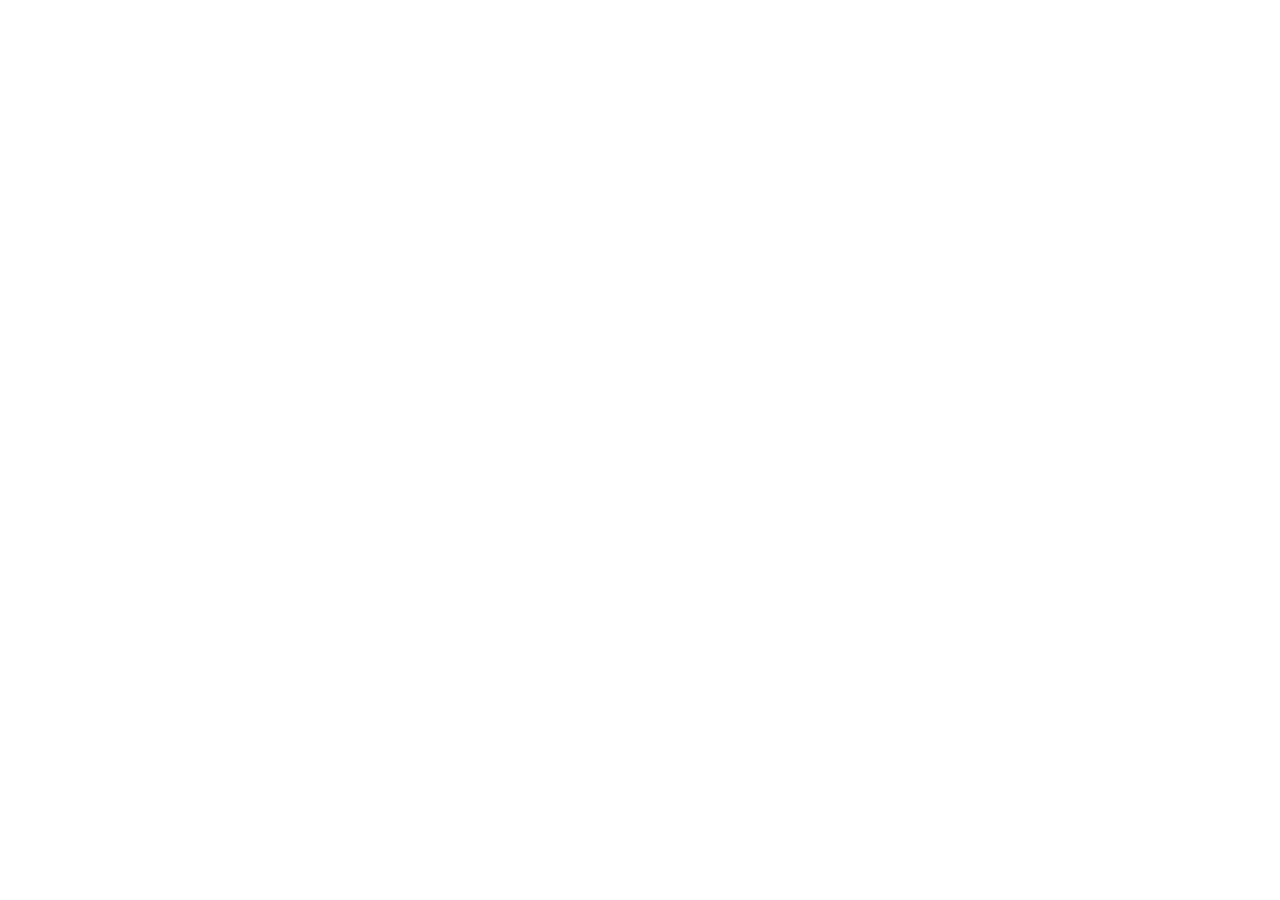
==== html/index.html @ fdec43c4 "첫번째 커밋" ====
<!DOCTYPE html>
<html lang="ko">
    <head>
        <meta charset="UTF-8">
        <meta name="viewport" content="width=device-width, initial-scale=1.0">
        <title>예복닷컴 메인</title>
        <link rel="stylesheet" href="../css/index.css">
        <script src="../js/index.js">
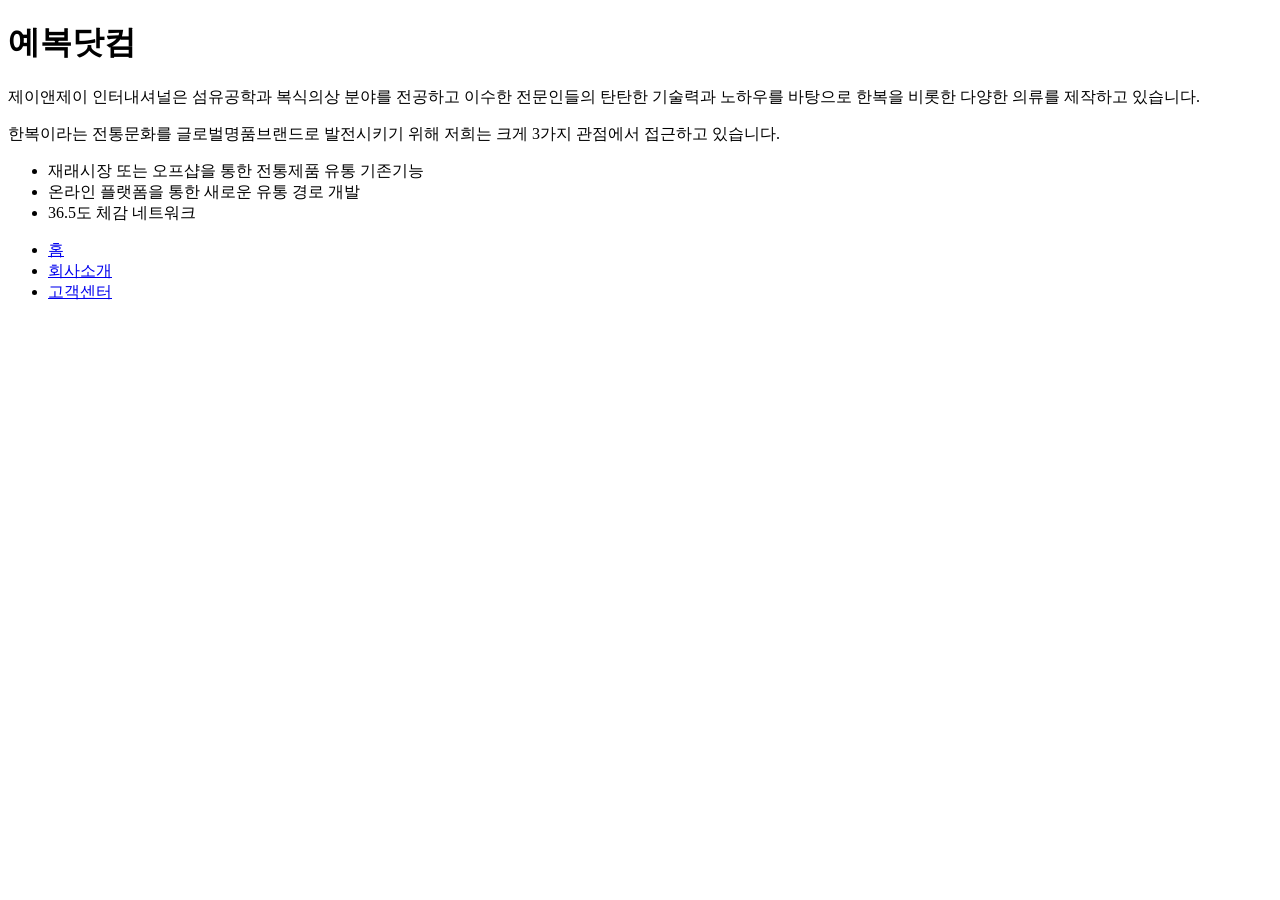
==== commit df70b46b: "첫번째 인덱스 커밋" ====
--- a/html/index.html
+++ b/html/index.html
@@ -3,6 +3,36 @@
     <head>
         <meta charset="UTF-8">
         <meta name="viewport" content="width=device-width, initial-scale=1.0">
-        <title>예복닷컴 메인</title>
+        <title>한복쇼핑몰 메인 - 예복닷컴</title>
         <link rel="stylesheet" href="../css/index.css">
-        <script src="../js/index.js">
+        <script src="../js/index.js" defer></script>
+    </head>
+    <body>
+        <header>
+            <div class="example-title">
+                <h1>예복닷컴</h1>
+                <p>
+                    제이앤제이 인터내셔널은 섬유공학과 복식의상 분야를 전공하고 이수한 전문인들의
+                    탄탄한 기술력과 노하우를 바탕으로 한복을 비롯한 다양한 의류를 제작하고 있습니다.
+                </p>
+                <p>
+                    한복이라는 전통문화를 글로벌명품브랜드로 발전시키기 위해 
+                    저희는 크게 3가지 관점에서 접근하고 있습니다.
+                </p>
+                <ul>
+                    <li>재래시장 또는 오프샵을 통한 전통제품 유통 기존기능</li>
+                    <li>온라인 플랫폼을 통한 새로운 유통 경로 개발</li>
+                    <li>36.5도 체감 네트워크</li>
+                </ul>
+            </div>
+            <nav>
+                <ul>
+                    <li><a href="https://yebok.com/">홈</a></li>
+                    <li><a href="https://yebok.com/shopinfo/company.html">회사소개</a></li>
+                    <li><a href="https://yebok.com/board/index.html">고객센터</a></li>
+                </ul>
+            </nav>
+        </header>
+
+    </body>
+</html>
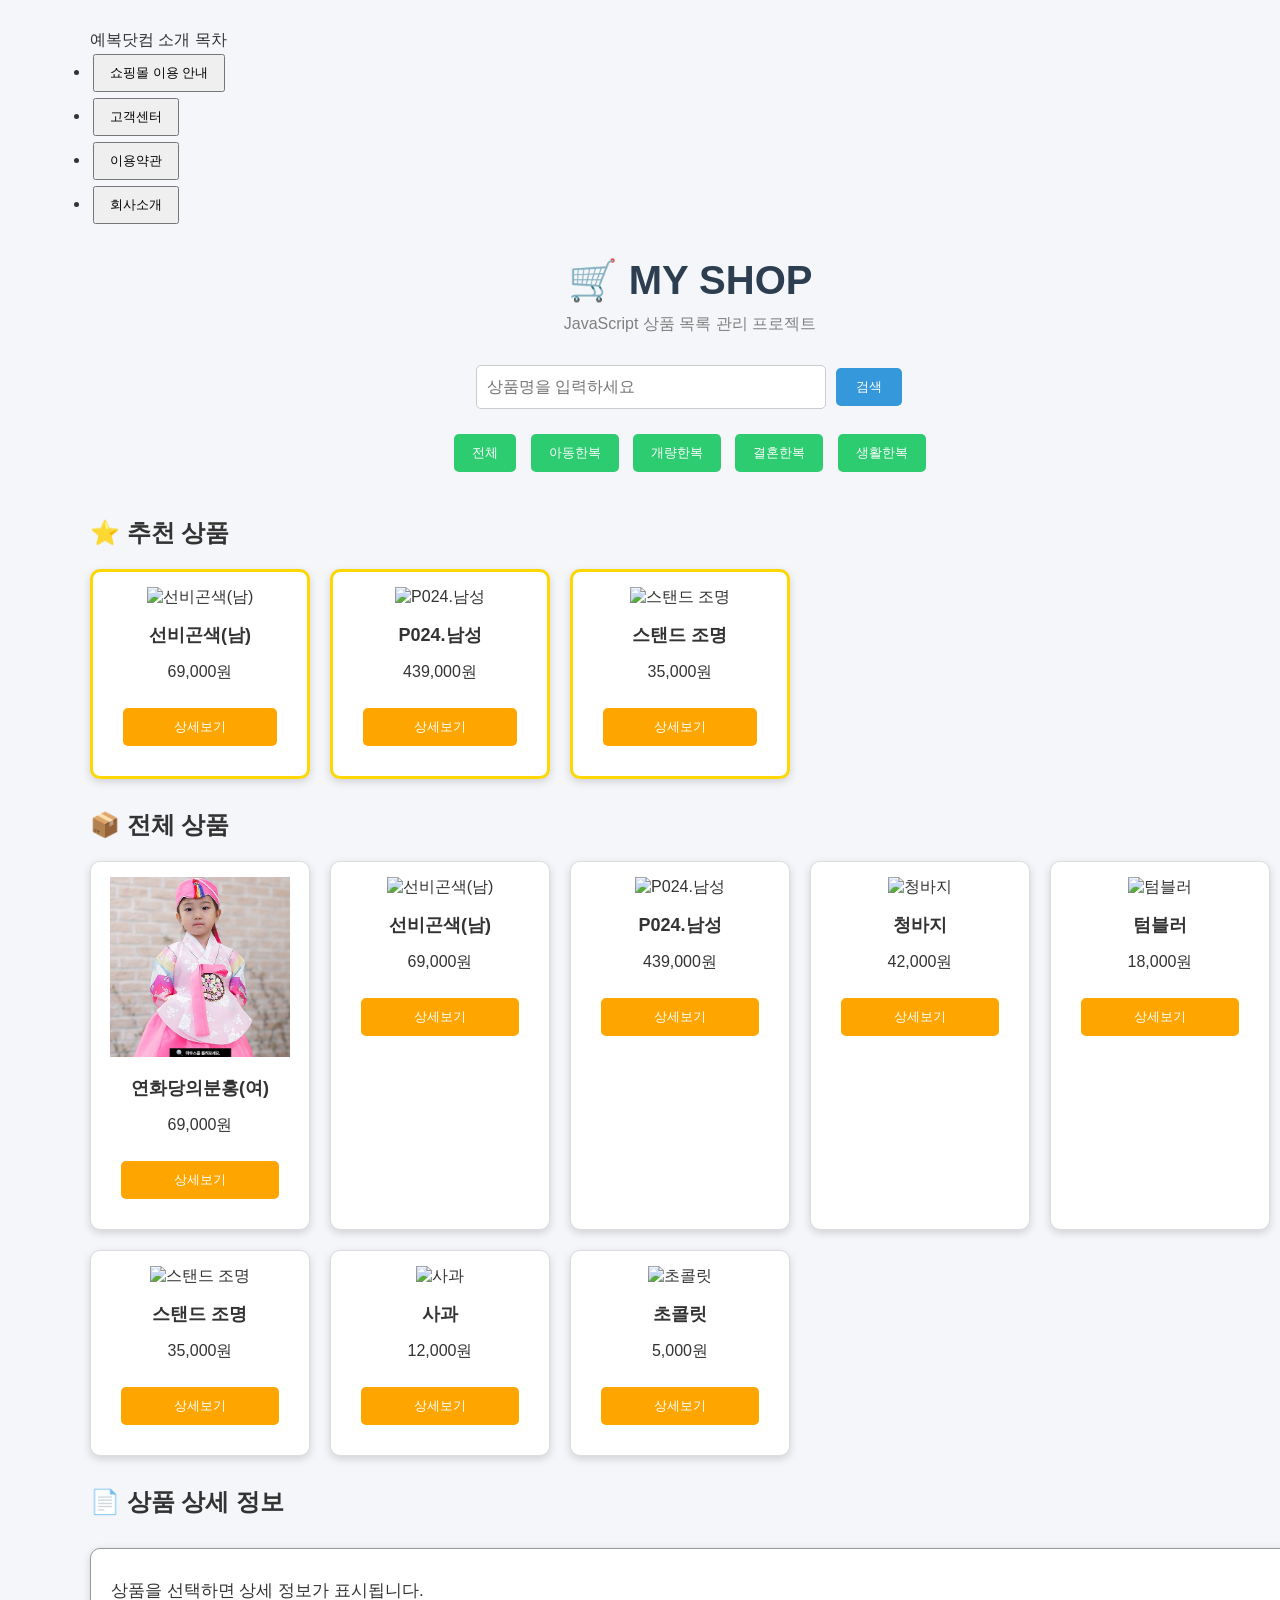
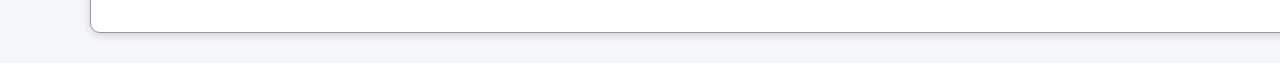
==== commit 538b4d94: "최초 변경 사항 커밋" ====
--- a/html/index.html
+++ b/html/index.html
@@ -3,36 +3,170 @@
     <head>
         <meta charset="UTF-8">
         <meta name="viewport" content="width=device-width, initial-scale=1.0">
-        <title>한복쇼핑몰 메인 - 예복닷컴</title>
+        <title>한복 쇼핑몰 추천</title>
         <link rel="stylesheet" href="../css/index.css">
         <script src="../js/index.js" defer></script>
     </head>
     <body>
-        <header>
-            <div class="example-title">
-                <h1>예복닷컴</h1>
-                <p>
-                    제이앤제이 인터내셔널은 섬유공학과 복식의상 분야를 전공하고 이수한 전문인들의
-                    탄탄한 기술력과 노하우를 바탕으로 한복을 비롯한 다양한 의류를 제작하고 있습니다.
-                </p>
-                <p>
-                    한복이라는 전통문화를 글로벌명품브랜드로 발전시키기 위해 
-                    저희는 크게 3가지 관점에서 접근하고 있습니다.
-                </p>
-                <ul>
-                    <li>재래시장 또는 오프샵을 통한 전통제품 유통 기존기능</li>
-                    <li>온라인 플랫폼을 통한 새로운 유통 경로 개발</li>
-                    <li>36.5도 체감 네트워크</li>
-                </ul>
+            <div class="example-box">
+                <section class="lesson-section">예복닷컴 소개 목차</section>
+                    <ul class="number-list">
+                        <li><button type="button" onclick="location.href='https://yebok.com/shopinfo/guide.html'">쇼핑몰 이용 안내</button></li>
+                        <li><button type="button" onclick="location.href='https://yebok.com/board/index.html'">고객센터</button></li>
+                        <li><button type="button" onclick="location.href='https://yebok.com/member/agreement.html'">이용약관</button></li>
+                        <li><button type="button" onclick="location.href='https://yebok.com/shopinfo/company.html'">회사소개</button></li>
+                    </ul>
             </div>
-            <nav>
-                <ul>
-                    <li><a href="https://yebok.com/">홈</a></li>
-                    <li><a href="https://yebok.com/shopinfo/company.html">회사소개</a></li>
-                    <li><a href="https://yebok.com/board/index.html">고객센터</a></li>
-                </ul>
-            </nav>
-        </header>
+                </section>
+        
+
+                    <style>
+body{
+    font-family: Arial;
+    width:1100px;
+    margin:30px auto;
+}
+
+header{
+    text-align:center;
+    margin-bottom:30px;
+}
+
+.search-box{
+    margin:20px 0;
+}
+
+button{
+    cursor:pointer;
+    padding:8px 15px;
+    margin:3px;
+}
+
+.card-wrap{
+    display:flex;
+    flex-wrap:wrap;
+    gap:20px;
+}
+
+.card{
+    width:220px;
+    border:1px solid #ddd;
+    padding:15px;
+    border-radius:10px;
+    text-align:center;
+}
+
+.card img{
+    width:180px;
+    height:180px;
+    object-fit:cover;
+}
+
+#detail{
+    margin-top:30px;
+    border:1px solid #999;
+    padding:20px;
+}
+</style>
+
+<div class="container">
+
+    <!-- 헤더 -->
+    <header>
+
+        <h1>🛒 MY SHOP</h1>
+
+        <p>JavaScript 상품 목록 관리 프로젝트</p>
+
+    </header>
+
+    <!-- 검색 영역 -->
+    <section class="search-box">
+
+        <input
+            type="text"
+            id="searchInput"
+            placeholder="상품명을 입력하세요">
+
+        <button id="searchBtn">
+            검색
+        </button>
+
+    </section>
+
+    <!-- 카테고리 -->
+    <section class="category">
+
+        <button class="categoryBtn" data-category="전체">
+            전체
+        </button>
+
+        <button class="categoryBtn" data-category="전자제품">
+            아동한복
+        </button>
+
+        <button class="categoryBtn" data-category="의류">
+            개량한복
+        </button>
+
+        <button class="categoryBtn" data-category="생활용품">
+            결혼한복
+        </button>
+
+        <button class="categoryBtn" data-category="식품">
+            생활한복
+        </button>
+
+    </section>
+
+    <!-- 추천상품 -->
+
+    <section>
+
+        <h2>⭐ 추천 상품</h2>
+
+        <div
+            id="recommendList"
+            class="card-wrap">
+
+        </div>
+
+    </section>
+
+    <!-- 상품목록 -->
+
+    <section>
+
+        <h2>📦 전체 상품</h2>
+
+        <div
+            id="productList"
+            class="card-wrap">
+
+        </div>
+
+    </section>
+
+    <!-- 상세보기 -->
+
+    <section>
+
+        <h2>📄 상품 상세 정보</h2>
+
+        <div id="detail">
+
+            <p>상품을 선택하면 상세 정보가 표시됩니다.</p>
+
+        </div>
+
+    </section>
+
+</div>
+
+<script src="script.js"></script>
+
+
+   
 
     </body>
 </html>
--- a/css/index.css
+++ b/css/index.css
@@ -0,0 +1,288 @@
+/* ===========================
+   기본 설정
+=========================== */
+
+* {
+    margin: 0;
+    padding: 0;
+    box-sizing: border-box;
+}
+
+body {
+    font-family: "맑은 고딕", sans-serif;
+    background: #f4f6f9;
+    color: #333;
+}
+
+.container {
+    width: 1200px;
+    margin: 30px auto;
+}
+
+/* ===========================
+   Header
+=========================== */
+
+header {
+    text-align: center;
+    margin-bottom: 40px;
+}
+
+header h1 {
+    font-size: 40px;
+    color: #2c3e50;
+    margin-bottom: 10px;
+}
+
+header p {
+    color: gray;
+}
+
+/* ===========================
+   검색 영역
+=========================== */
+
+.search-box {
+    display: flex;
+    justify-content: center;
+    margin-bottom: 25px;
+}
+
+.search-box input {
+    width: 350px;
+    padding: 10px;
+    font-size: 16px;
+
+    border: 1px solid #ccc;
+    border-radius: 5px;
+}
+
+.search-box button {
+
+    margin-left: 10px;
+    padding: 10px 20px;
+
+    border: none;
+    border-radius: 5px;
+
+    background: #3498db;
+    color: white;
+
+    cursor: pointer;
+}
+
+.search-box button:hover {
+
+    background: #2980b9;
+
+}
+
+/* ===========================
+   카테고리
+=========================== */
+
+.category {
+
+    text-align: center;
+    margin-bottom: 40px;
+
+}
+
+.category button {
+
+    padding: 10px 18px;
+    margin: 5px;
+
+    border: none;
+    border-radius: 5px;
+
+    background: #2ecc71;
+    color: white;
+
+    cursor: pointer;
+
+}
+
+.category button:hover {
+
+    background: #27ae60;
+
+}
+
+/* ===========================
+   제목
+=========================== */
+
+section h2 {
+
+    margin: 30px 0 20px;
+
+}
+
+/* ===========================
+   카드 영역
+=========================== */
+
+.card-wrap {
+
+    display: flex;
+    flex-wrap: wrap;
+    gap: 20px;
+
+}
+
+/* ===========================
+   카드
+=========================== */
+
+.card {
+
+    width: 220px;
+    background: white;
+
+    border-radius: 10px;
+
+    overflow: hidden;
+
+    box-shadow: 0 3px 8px rgba(0,0,0,.15);
+
+    transition: .3s;
+
+}
+
+.card:hover {
+
+    transform: translateY(-5px);
+
+}
+
+/* ===========================
+   이미지
+=========================== */
+
+.card img {
+
+    width: 100%;
+    height: 180px;
+
+    object-fit: cover;
+
+}
+
+/* ===========================
+   카드 내용
+=========================== */
+
+.card h3 {
+
+    margin: 15px;
+
+    font-size: 18px;
+
+}
+
+.card p {
+
+    margin: 10px 15px;
+
+}
+
+.card button {
+
+    width: calc(100% - 30px);
+
+    margin: 15px;
+
+    padding: 10px;
+
+    border: none;
+
+    border-radius: 5px;
+
+    background: orange;
+
+    color: white;
+
+    cursor: pointer;
+
+}
+
+.card button:hover {
+
+    background: darkorange;
+
+}
+
+/* ===========================
+   추천상품
+=========================== */
+
+#recommendList .card {
+
+    border: 3px solid gold;
+
+}
+
+/* ===========================
+   상세보기
+=========================== */
+
+#detail {
+
+    margin-top: 20px;
+
+    padding: 20px;
+
+    background: white;
+
+    border-radius: 10px;
+
+    box-shadow: 0 2px 8px rgba(0,0,0,.15);
+
+}
+
+#detail img {
+
+    display: block;
+
+    width: 250px;
+
+    margin: 20px auto;
+
+}
+
+#detail h3 {
+
+    text-align: center;
+
+    margin-bottom: 15px;
+
+}
+
+#detail p {
+
+    margin: 10px 0;
+
+    font-size: 17px;
+
+}
+
+/* ===========================
+   반응형
+=========================== */
+
+@media(max-width:1200px){
+
+.container{
+
+    width:95%;
+
+}
+
+.card-wrap{
+
+    justify-content:center;
+
+}
+
+}
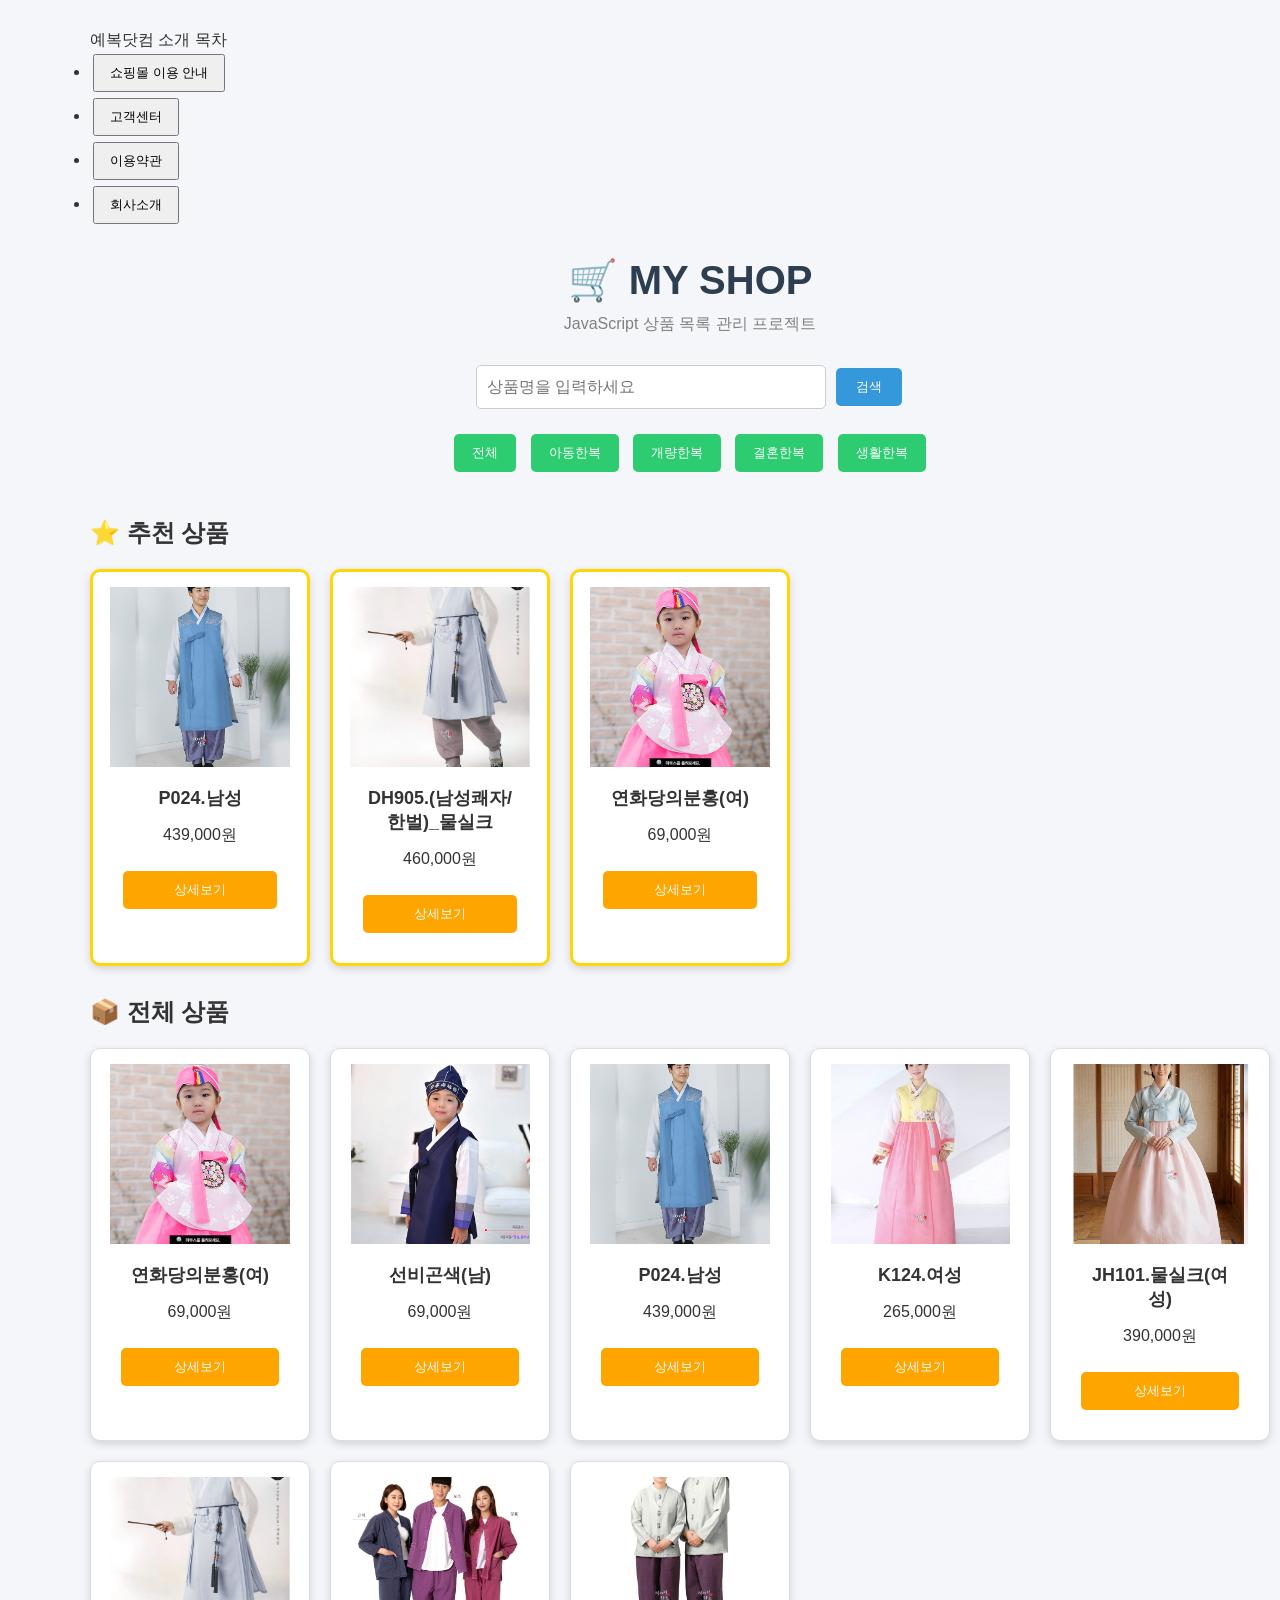
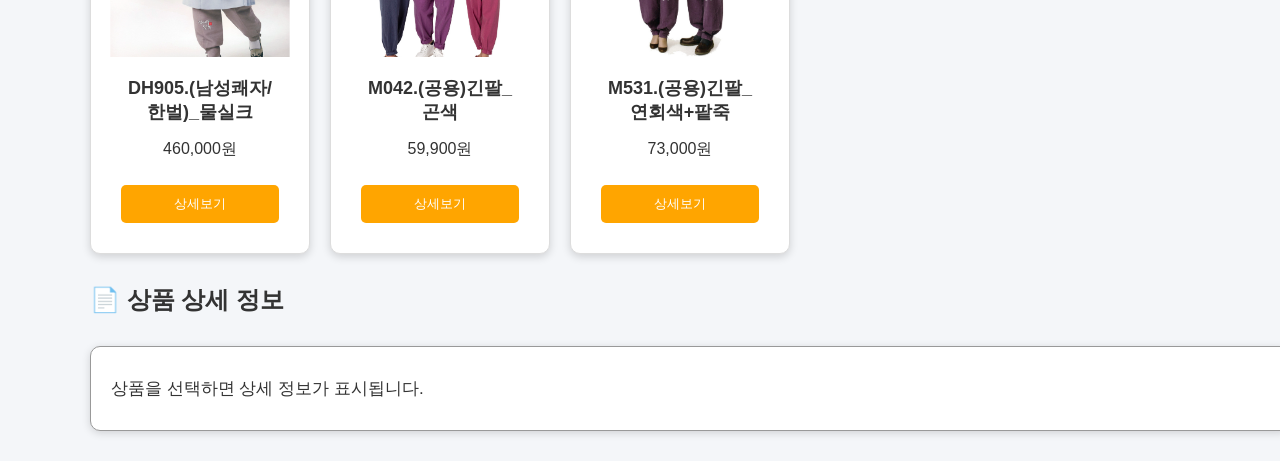
==== commit 47c157c5: "인덱스 하나 완성" ====
--- a/html/index.html
+++ b/html/index.html
@@ -83,10 +83,7 @@
     <!-- 검색 영역 -->
     <section class="search-box">
 
-        <input
-            type="text"
-            id="searchInput"
-            placeholder="상품명을 입력하세요">
+        <input type="text" id="searchInput" placeholder="상품명을 입력하세요">
 
         <button id="searchBtn">
             검색
@@ -101,19 +98,19 @@
             전체
         </button>
 
-        <button class="categoryBtn" data-category="전자제품">
+        <button class="categoryBtn" data-category="아동한복">
             아동한복
         </button>
 
-        <button class="categoryBtn" data-category="의류">
+        <button class="categoryBtn" data-category="개량한복">
             개량한복
         </button>
 
-        <button class="categoryBtn" data-category="생활용품">
+        <button class="categoryBtn" data-category="결혼한복">
             결혼한복
         </button>
 
-        <button class="categoryBtn" data-category="식품">
+        <button class="categoryBtn" data-category="생활한복">
             생활한복
         </button>
 
@@ -125,9 +122,7 @@
 
         <h2>⭐ 추천 상품</h2>
 
-        <div
-            id="recommendList"
-            class="card-wrap">
+        <div id="recommendList" class="card-wrap">
 
         </div>
 
@@ -139,9 +134,7 @@
 
         <h2>📦 전체 상품</h2>
 
-        <div
-            id="productList"
-            class="card-wrap">
+        <div id="productList" class="card-wrap">
 
         </div>
 
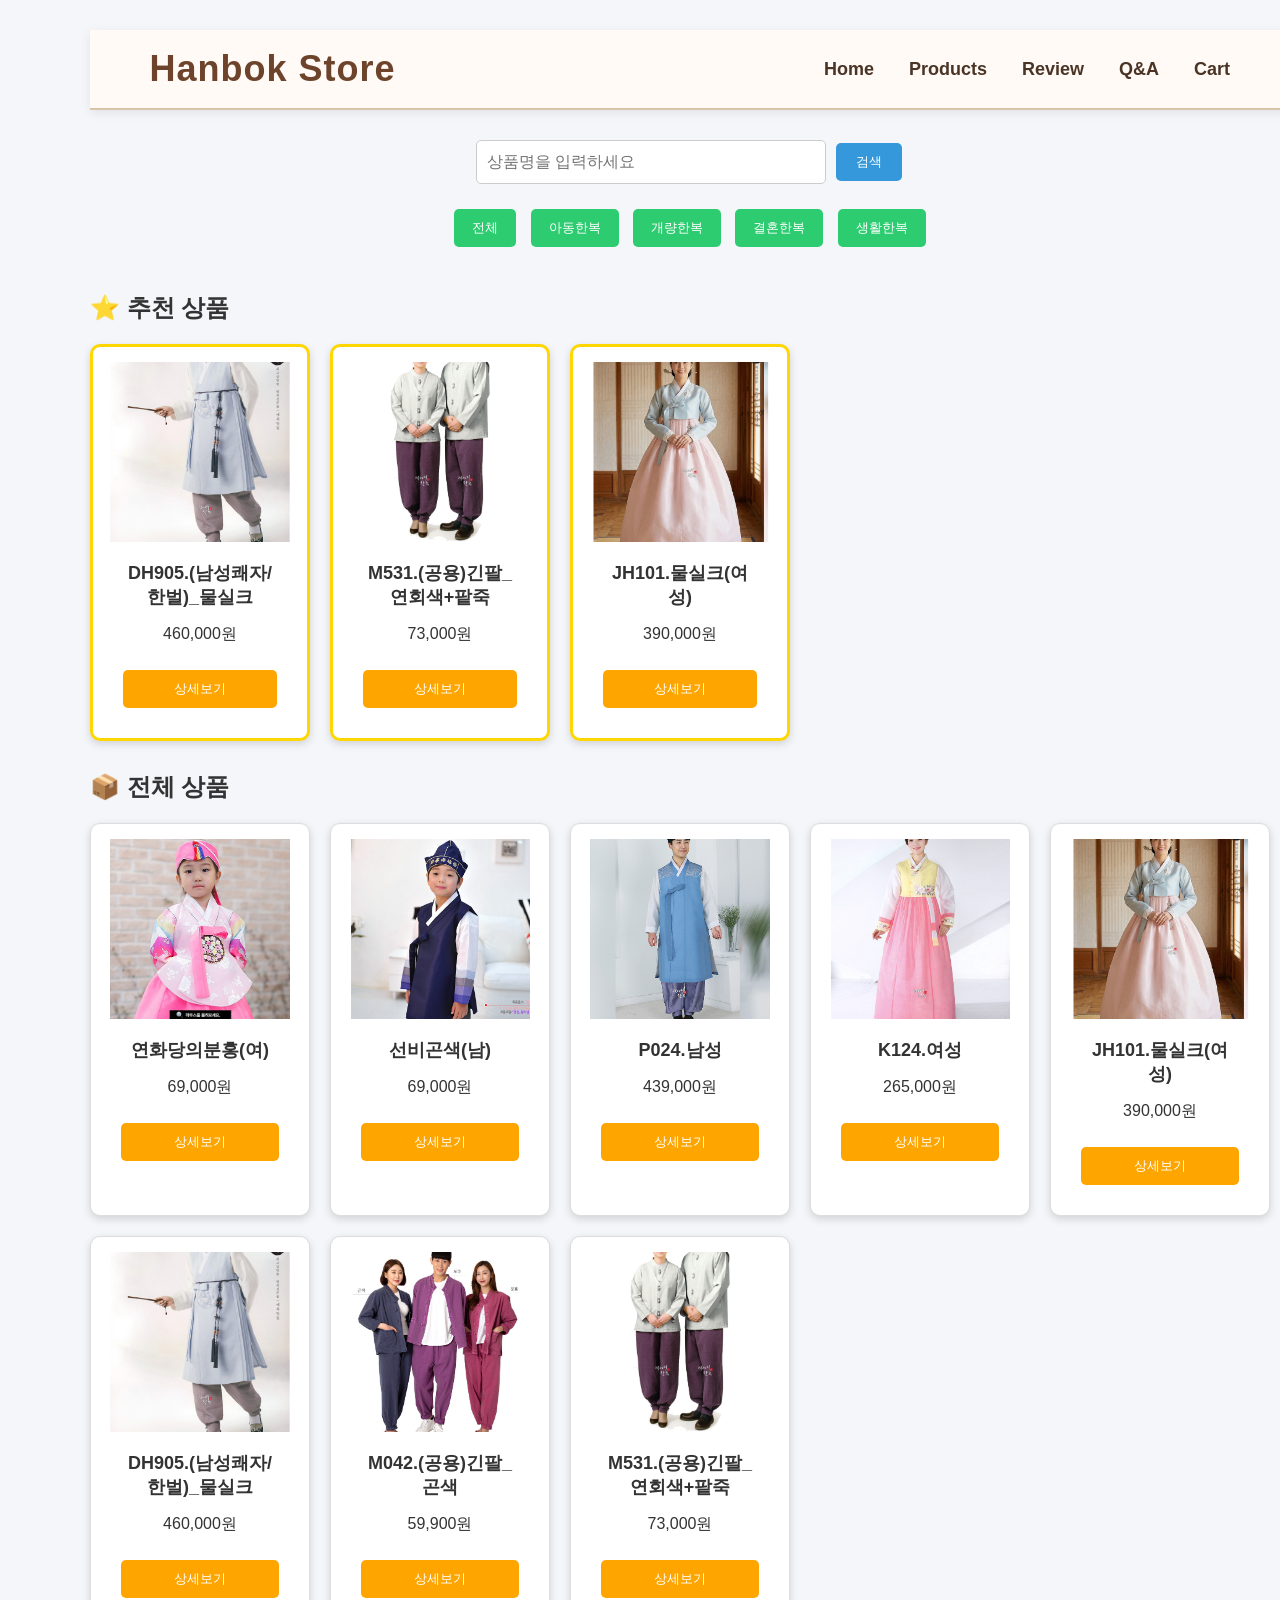
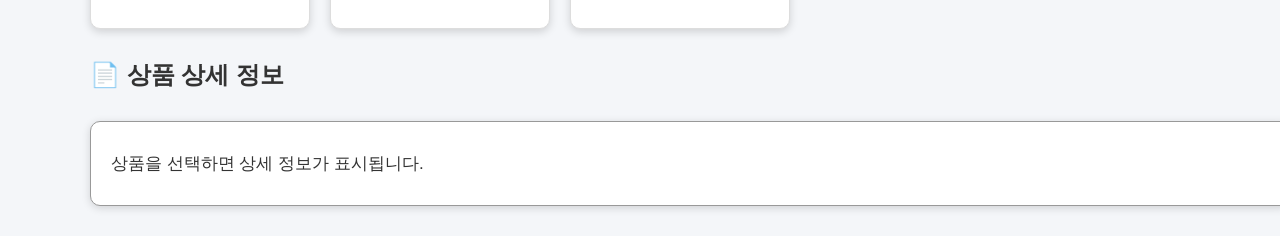
==== commit a7a63c24: "index 수정" ====
--- a/html/index.html
+++ b/html/index.html
@@ -8,19 +8,8 @@
         <script src="../js/index.js" defer></script>
     </head>
     <body>
-            <div class="example-box">
-                <section class="lesson-section">예복닷컴 소개 목차</section>
-                    <ul class="number-list">
-                        <li><button type="button" onclick="location.href='https://yebok.com/shopinfo/guide.html'">쇼핑몰 이용 안내</button></li>
-                        <li><button type="button" onclick="location.href='https://yebok.com/board/index.html'">고객센터</button></li>
-                        <li><button type="button" onclick="location.href='https://yebok.com/member/agreement.html'">이용약관</button></li>
-                        <li><button type="button" onclick="location.href='https://yebok.com/shopinfo/company.html'">회사소개</button></li>
-                    </ul>
-            </div>
-                </section>
-        
-
-                    <style>
+           
+<style>
 body{
     font-family: Arial;
     width:1100px;
@@ -72,13 +61,21 @@
 <div class="container">
 
     <!-- 헤더 -->
-    <header>
+<header class="main-header">
 
-        <h1>🛒 MY SHOP</h1>
+    <div class="logo">
+        <h1>Hanbok Store</h1>
+    </div>
 
-        <p>JavaScript 상품 목록 관리 프로젝트</p>
+    <nav class="main-nav">
+        <a href="index.html">Home</a>
+        <a href="products.html">Products</a>
+        <a href="review.html">Review</a>
+        <a href="qna.html">Q&A</a>
+        <a href="cart.html">Cart</a>
+    </nav>
 
-    </header>
+</header>
 
     <!-- 검색 영역 -->
     <section class="search-box">
--- a/css/index.css
+++ b/css/index.css
@@ -22,20 +22,108 @@
 /* ===========================
    Header
 =========================== */
-
-header {
-    text-align: center;
-    margin-bottom: 40px;
-}
-
-header h1 {
-    font-size: 40px;
-    color: #2c3e50;
-    margin-bottom: 10px;
-}
-
-header p {
-    color: gray;
+/* ===========================
+   Header
+=========================== */
+/* Header */
+
+.main-header {
+    display: flex;
+    justify-content: space-between;
+    align-items: center;
+
+    padding: 18px 60px;
+    background-color: #fffaf5;
+    border-bottom: 2px solid #d9c3aa;
+    box-shadow: 0 3px 10px rgba(0, 0, 0, 0.08);
+
+    position: sticky;
+    top: 0;
+    z-index: 1000;
+}
+
+.logo h1 {
+    margin: 0;
+    font-size: 36px;
+    color: #6d442b;
+    font-weight: bold;
+    letter-spacing: 1px;
+    cursor: pointer;
+}
+
+.main-nav {
+    display: flex;
+    align-items: center;
+    gap: 35px;
+}
+
+.main-nav a {
+    text-decoration: none;
+    color: #5a3a24;
+    font-size: 18px;
+    font-weight: 600;
+
+    position: relative;
+    transition: 0.3s;
+}
+
+.main-nav a:hover {
+    color: #9b6b43;
+}
+
+.main-nav a::after {
+    content: "";
+    position: absolute;
+    left: 0;
+    bottom: -6px;
+
+    width: 0;
+    height: 2px;
+
+    background-color: #9b6b43;
+    transition: 0.3s;
+}
+
+.main-nav a:hover::after {
+    width: 100%;
+}
+/* ===========================
+   Navigation
+=========================== */
+
+.main-nav {
+    display: flex;
+    gap: 35px;
+}
+
+.main-nav a {
+    text-decoration: none;
+    color: #4a3426;
+
+    font-size: 18px;
+    font-weight: bold;
+
+    transition: 0.3s;
+}
+
+.main-nav a:hover {
+    color: #8b5e3c;
+}
+
+.main-nav a::after {
+    content: "";
+
+    display: block;
+    width: 0;
+    height: 2px;
+
+    background-color: #8b5e3c;
+
+    transition: 0.3s;
+}
+
+.main-nav a:hover::after {
+    width: 100%;
 }
 
 /* ===========================
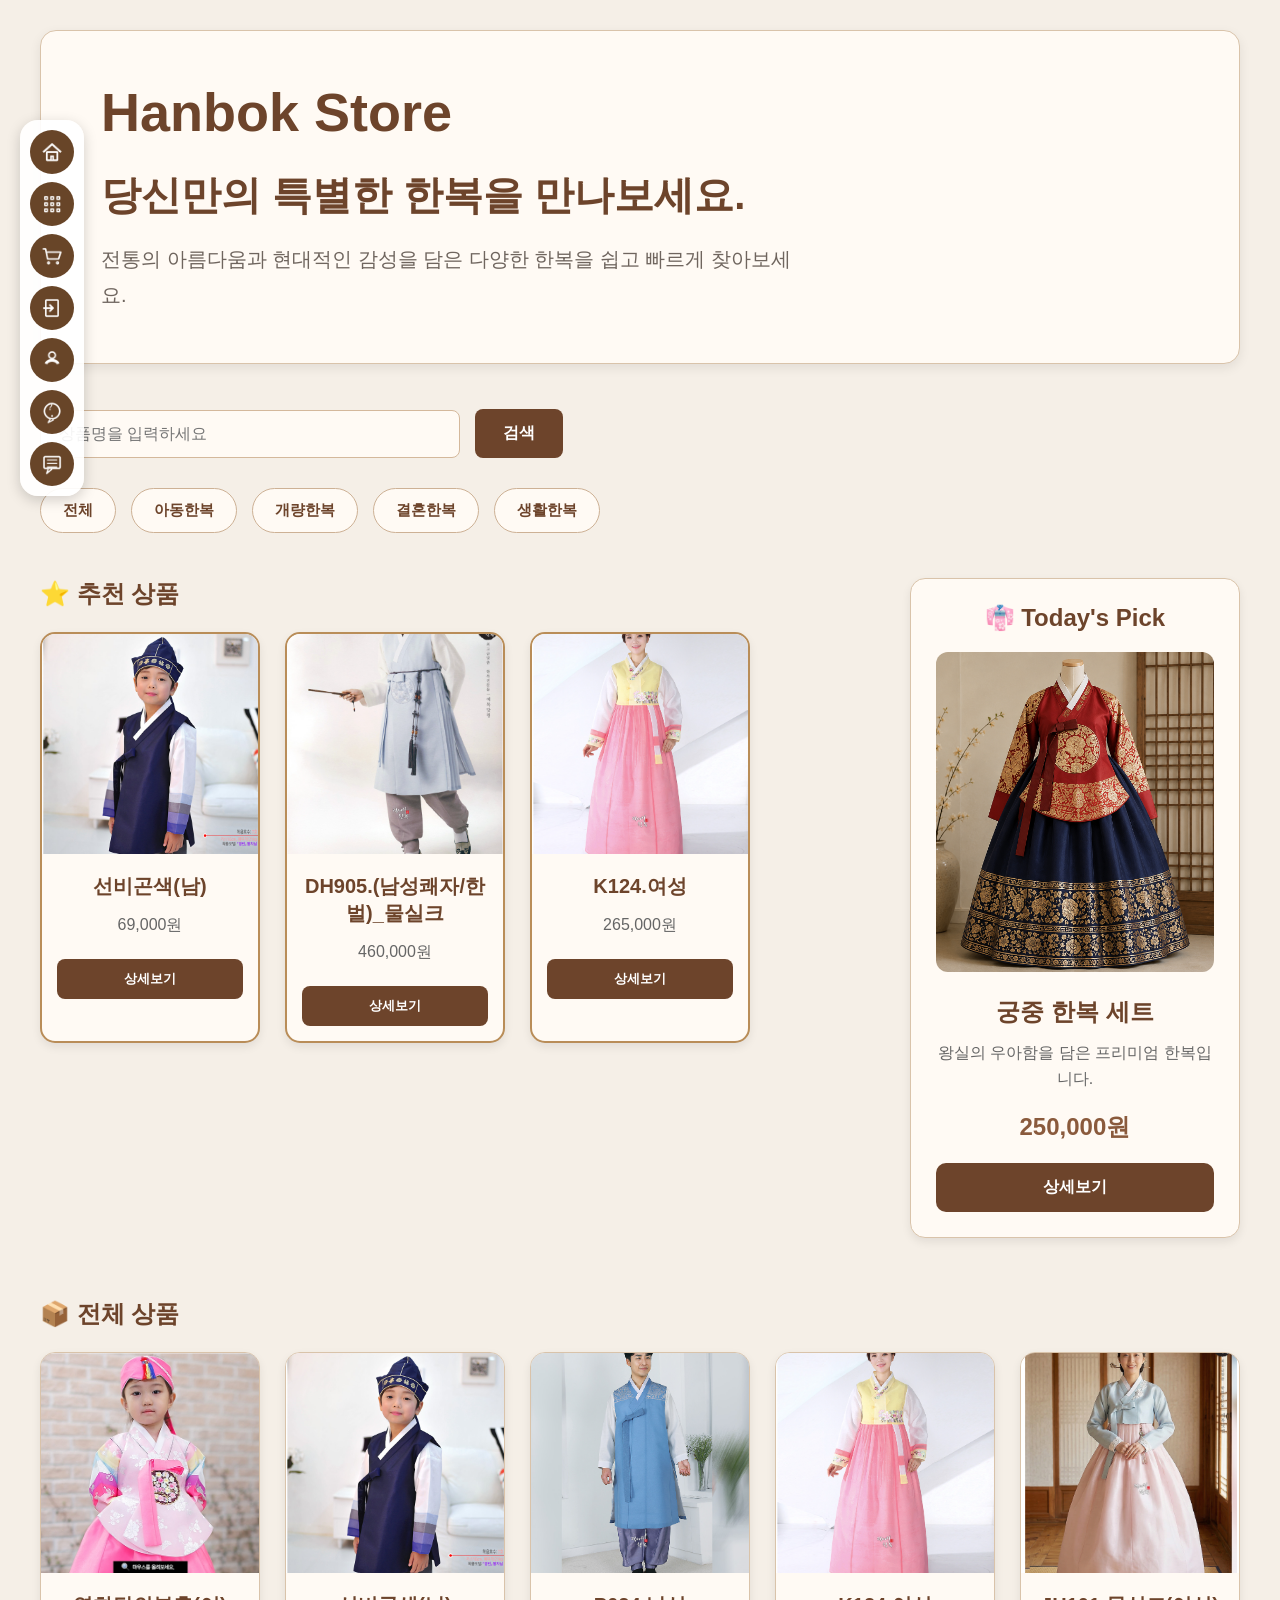
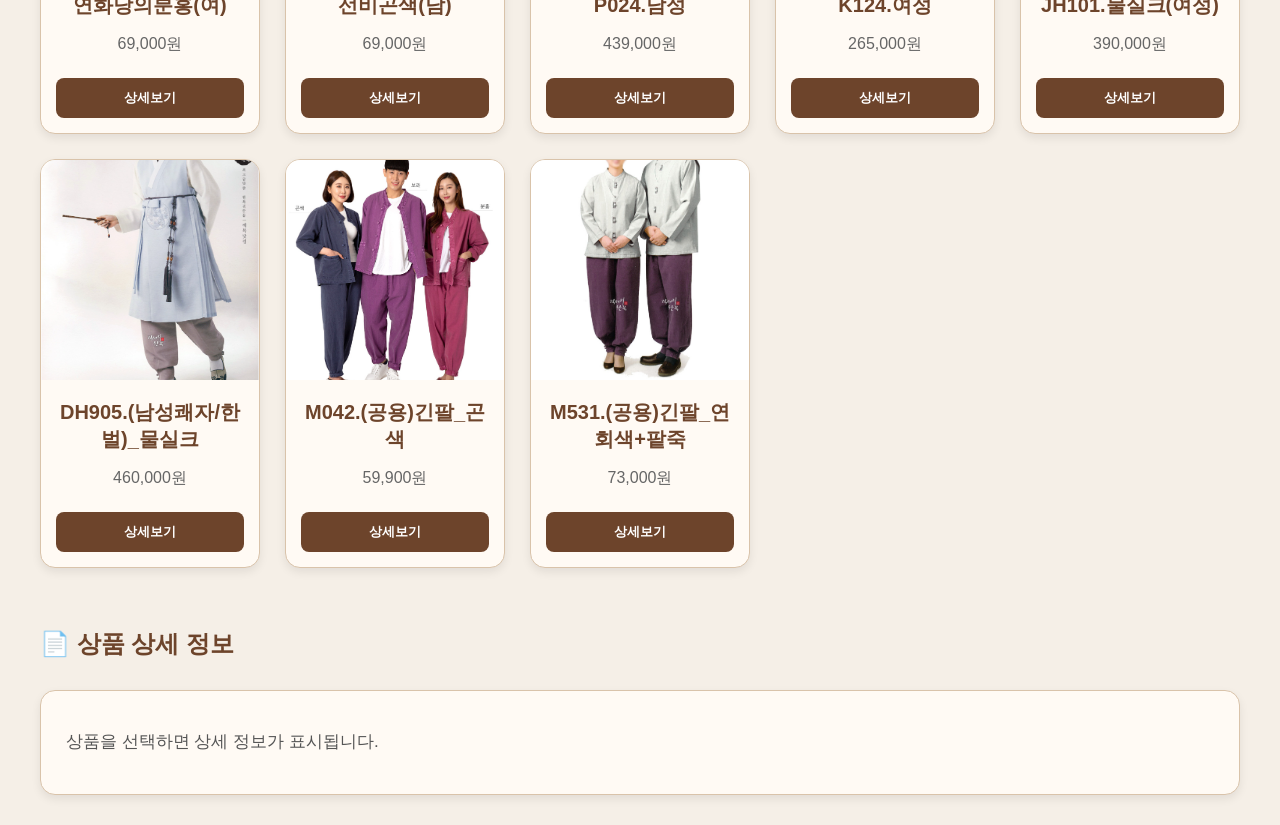
==== commit 3175839a: "인덱스 페이지 html css 수정 및 공통 복사본 추가 (메인으로 바로 넣을게용 죄송요 )" ====
--- a/html/index.html
+++ b/html/index.html
@@ -1,162 +1,166 @@
 <!DOCTYPE html>
 <html lang="ko">
-    <head>
-        <meta charset="UTF-8">
-        <meta name="viewport" content="width=device-width, initial-scale=1.0">
-        <title>한복 쇼핑몰 추천</title>
-        <link rel="stylesheet" href="../css/index.css">
-        <script src="../js/index.js" defer></script>
-    </head>
-    <body>
-           
-<style>
-body{
-    font-family: Arial;
-    width:1100px;
-    margin:30px auto;
-}
+<head>
+    <meta charset="UTF-8">
+    <meta name="viewport" content="width=device-width, initial-scale=1.0">
+    <title>Hanbok Store</title>
+    <link rel="stylesheet" href="../css/floating-nav.css">
+    <link rel="stylesheet" href="../css/index.css">
+    <script src="../js/index.js" defer></script>
+</head>
+<body>
+    <nav class="floating-nav">
+  <a href="index.html">
+    <img src="../image/icons/home.png" alt="Home">
+  </a>
 
-header{
-    text-align:center;
-    margin-bottom:30px;
-}
+  <a href="products.html">
+    <img src="../image/icons/category.png" alt="Category">
+  </a>
 
-.search-box{
-    margin:20px 0;
-}
+  <a href="cart.html">
+    <img src="../image/icons/cart.png" alt="Cart">
+  </a>
 
-button{
-    cursor:pointer;
-    padding:8px 15px;
-    margin:3px;
-}
+  <a href="login.html">
+    <img src="../image/icons/login.png" alt="Login">
+  </a>
 
-.card-wrap{
-    display:flex;
-    flex-wrap:wrap;
-    gap:20px;
-}
+  <a href="mypage.html">
+    <img src="../image/icons/mypage.png" alt="Mypage">
+  </a>
 
-.card{
-    width:220px;
-    border:1px solid #ddd;
-    padding:15px;
-    border-radius:10px;
-    text-align:center;
-}
+  <a href="qna.html">
+    <img src="../image/icons/qna.png" alt="Q&A">
+  </a>
 
-.card img{
-    width:180px;
-    height:180px;
-    object-fit:cover;
-}
-
-#detail{
-    margin-top:30px;
-    border:1px solid #999;
-    padding:20px;
-}
-</style>
+  <a href="review.html">
+    <img src="../image/icons/review.png" alt="Review">
+  </a>
+</nav>
 
 <div class="container">
 
-    <!-- 헤더 -->
-<header class="main-header">
+    <!-- Header -->
+    <header class="main-header">
 
-    <div class="logo">
-        <h1>Hanbok Store</h1>
-    </div>
+        <div class="header-left">
 
-    <nav class="main-nav">
-        <a href="index.html">Home</a>
-        <a href="products.html">Products</a>
-        <a href="review.html">Review</a>
-        <a href="qna.html">Q&A</a>
-        <a href="cart.html">Cart</a>
-    </nav>
+            <h1>Hanbok Store</h1>
 
-</header>
+            <h2>당신만의 특별한 한복을 만나보세요.</h2>
 
-    <!-- 검색 영역 -->
-    <section class="search-box">
-
-        <input type="text" id="searchInput" placeholder="상품명을 입력하세요">
-
-        <button id="searchBtn">
-            검색
-        </button>
-
-    </section>
-
-    <!-- 카테고리 -->
-    <section class="category">
-
-        <button class="categoryBtn" data-category="전체">
-            전체
-        </button>
-
-        <button class="categoryBtn" data-category="아동한복">
-            아동한복
-        </button>
-
-        <button class="categoryBtn" data-category="개량한복">
-            개량한복
-        </button>
-
-        <button class="categoryBtn" data-category="결혼한복">
-            결혼한복
-        </button>
-
-        <button class="categoryBtn" data-category="생활한복">
-            생활한복
-        </button>
-
-    </section>
-
-    <!-- 추천상품 -->
-
-    <section>
-
-        <h2>⭐ 추천 상품</h2>
-
-        <div id="recommendList" class="card-wrap">
+            <p>
+                전통의 아름다움과 현대적인 감성을 담은
+                다양한 한복을 쉽고 빠르게 찾아보세요.
+            </p>
 
         </div>
 
-    </section>
+    </header>
 
-    <!-- 상품목록 -->
+    <main>
 
-    <section>
+        <!-- 검색 -->
+        <section class="search-box">
 
-        <h2>📦 전체 상품</h2>
+            <input
+                type="text"
+                id="searchInput"
+                placeholder="상품명을 입력하세요">
 
-        <div id="productList" class="card-wrap">
+            <button id="searchBtn">
+                검색
+            </button>
 
-        </div>
+        </section>
 
-    </section>
+        <!-- 카테고리 -->
+        <section class="category">
 
-    <!-- 상세보기 -->
+            <button class="categoryBtn" data-category="전체">전체</button>
 
-    <section>
+            <button class="categoryBtn" data-category="아동한복">아동한복</button>
 
-        <h2>📄 상품 상세 정보</h2>
+            <button class="categoryBtn" data-category="개량한복">개량한복</button>
 
-        <div id="detail">
+            <button class="categoryBtn" data-category="결혼한복">결혼한복</button>
 
-            <p>상품을 선택하면 상세 정보가 표시됩니다.</p>
+            <button class="categoryBtn" data-category="생활한복">생활한복</button>
 
-        </div>
+        </section>
 
-    </section>
+        <!-- 추천상품 + Today's Pick -->
+        <section class="main-product-area">
+
+            <!-- 추천상품 -->
+            <div class="recommend-section">
+
+                <h2>⭐ 추천 상품</h2>
+
+                <div id="recommendList" class="card-wrap">
+
+                </div>
+
+            </div>
+
+            <!-- Today's Pick -->
+            <aside class="today-pick">
+
+                <h2>👘 Today's Pick</h2>
+
+                <div class="pick-card">
+
+                    <img src="../image/hanbok1.png" alt="Today's Pick">
+
+                    <h3>궁중 한복 세트</h3>
+
+                    <p>
+                        왕실의 우아함을 담은
+                        프리미엄 한복입니다.
+                    </p>
+
+                    <strong>250,000원</strong>
+
+                    <button type="button">
+                        상세보기
+                    </button>
+
+                </div>
+
+            </aside>
+
+        </section>
+
+        <!-- 전체 상품 -->
+        <section class="product-section">
+
+            <h2>📦 전체 상품</h2>
+
+            <div id="productList" class="card-wrap">
+
+            </div>
+
+        </section>
+
+        <!-- 상세보기 -->
+        <section class="detail-section">
+
+            <h2>📄 상품 상세 정보</h2>
+
+            <div id="detail">
+
+                <p>
+                    상품을 선택하면 상세 정보가 표시됩니다.
+                </p>
+
+            </div>
+
+        </section>
+
+    </main>
 
 </div>
 
-<script src="script.js"></script>
-
-
-   
-
-    </body>
+</body>
 </html>
--- a/css/floating-nav.css
+++ b/css/floating-nav.css
@@ -0,0 +1,37 @@
+.floating-nav {
+  position: fixed;
+  top: 120px;
+  left: 20px;
+  z-index: 1000;
+
+  display: flex;
+  flex-direction: column;
+  gap: 8px;
+
+  padding: 10px;
+  border-radius: 18px;
+  background-color: rgba(255, 255, 255, 0.92);
+  box-shadow: 0 4px 14px rgba(0, 0, 0, 0.18);
+}
+
+.floating-nav a {
+  width: 44px;
+  height: 44px;
+  padding: 8px;
+
+  display: block;
+  border-radius: 50%;
+  background-color: #684528;
+  text-decoration: none;
+}
+
+.floating-nav a:hover {
+  background: linear-gradient(to right, #b88d5d, #a86532);
+}
+
+.floating-nav img {
+  width: 100%;
+  height: 100%;
+  object-fit: contain;
+  display: block;
+}
--- a/css/index.css
+++ b/css/index.css
@@ -9,9 +9,9 @@
 }
 
 body {
-    font-family: "맑은 고딕", sans-serif;
-    background: #f4f6f9;
-    color: #333;
+    font-family: "맑은 고딕", Arial, sans-serif;
+    background: #f5efe7;
+    color: #3b2b22;
 }
 
 .container {
@@ -22,179 +22,219 @@
 /* ===========================
    Header
 =========================== */
-/* ===========================
-   Header
-=========================== */
-/* Header */
 
 .main-header {
     display: flex;
     justify-content: space-between;
-    align-items: center;
-
-    padding: 18px 60px;
-    background-color: #fffaf5;
-    border-bottom: 2px solid #d9c3aa;
-    box-shadow: 0 3px 10px rgba(0, 0, 0, 0.08);
-
-    position: sticky;
-    top: 0;
-    z-index: 1000;
-}
-
-.logo h1 {
-    margin: 0;
-    font-size: 36px;
-    color: #6d442b;
-    font-weight: bold;
-    letter-spacing: 1px;
-    cursor: pointer;
-}
-
-.main-nav {
+    align-items: flex-start;
+
+    padding: 50px 60px;
+    margin-bottom: 45px;
+
+    background: #fffaf4;
+    border: 1px solid #d9c3aa;
+    border-radius: 16px;
+
+    box-shadow: 0 4px 12px rgba(0, 0, 0, .08);
+}
+
+.header-left {
+    max-width: 700px;
+}
+
+.header-left h1 {
+    font-size: 54px;
+    color: #6d442b;
+    margin-bottom: 25px;
+}
+
+.header-left h2 {
+    font-size: 40px;
+    color: #6d442b;
+    margin-bottom: 18px;
+}
+
+.header-left p {
+    font-size: 20px;
+    color: #6f655e;
+    line-height: 1.8;
+}
+
+/* ===========================
+   검색 영역
+=========================== */
+
+.search-box {
     display: flex;
     align-items: center;
+    gap: 15px;
+
+    margin-bottom: 30px;
+}
+
+.search-box input {
+    width: 420px;
+    padding: 14px 18px;
+
+    border: 1px solid #d4b89b;
+    border-radius: 8px;
+
+    background: #fffaf4;
+    color: #3b2b22;
+
+    font-size: 16px;
+    outline: none;
+}
+
+.search-box input:focus {
+    border-color: #8a5a3c;
+}
+
+.search-box button {
+    padding: 14px 28px;
+
+    border: none;
+    border-radius: 8px;
+
+    background: #6d442b;
+    color: white;
+
+    font-size: 16px;
+    font-weight: bold;
+
+    cursor: pointer;
+    transition: .3s;
+}
+
+.search-box button:hover {
+    background: #8a5a3c;
+}
+
+/* ===========================
+   카테고리
+=========================== */
+
+.category {
+    display: flex;
+    gap: 15px;
+
+    margin-bottom: 45px;
+}
+
+.category button {
+    padding: 12px 22px;
+
+    border: 1px solid #cdb195;
+    border-radius: 30px;
+
+    background: #fffaf4;
+    color: #6d442b;
+
+    font-size: 15px;
+    font-weight: bold;
+
+    cursor: pointer;
+    transition: .3s;
+}
+
+.category button:hover {
+    background: #6d442b;
+    color: white;
+}
+
+/* ===========================
+   추천상품 + Today's Pick
+=========================== */
+
+.main-product-area {
+    display: flex;
+    justify-content: space-between;
+    align-items: flex-start;
     gap: 35px;
-}
-
-.main-nav a {
-    text-decoration: none;
-    color: #5a3a24;
-    font-size: 18px;
-    font-weight: 600;
-
-    position: relative;
-    transition: 0.3s;
-}
-
-.main-nav a:hover {
-    color: #9b6b43;
-}
-
-.main-nav a::after {
-    content: "";
-    position: absolute;
-    left: 0;
-    bottom: -6px;
-
-    width: 0;
-    height: 2px;
-
-    background-color: #9b6b43;
-    transition: 0.3s;
-}
-
-.main-nav a:hover::after {
+
+    margin-bottom: 60px;
+}
+
+.recommend-section {
+    flex: 3;
+}
+
+.today-pick {
+    flex: 1;
+
+    padding: 25px;
+
+    background: #fffaf4;
+    border: 1px solid #d9c3aa;
+    border-radius: 15px;
+
+    box-shadow: 0 4px 10px rgba(0, 0, 0, .08);
+
+    position: sticky;
+    top: 20px;
+}
+
+.today-pick h2 {
+    text-align: center;
+    color: #6d442b;
+    margin-bottom: 20px;
+}
+
+.pick-card {
+    text-align: center;
+}
+
+.pick-card img {
     width: 100%;
-}
-/* ===========================
-   Navigation
-=========================== */
-
-.main-nav {
-    display: flex;
-    gap: 35px;
-}
-
-.main-nav a {
-    text-decoration: none;
-    color: #4a3426;
-
-    font-size: 18px;
+    height: 320px;
+
+    object-fit: cover;
+
+    border-radius: 12px;
+    margin-bottom: 20px;
+}
+
+.pick-card h3 {
+    font-size: 24px;
+    color: #6d442b;
+    margin-bottom: 12px;
+}
+
+.pick-card p {
+    color: #666;
+    line-height: 1.6;
+    margin-bottom: 20px;
+}
+
+.pick-card strong {
+    display: block;
+
+    font-size: 24px;
+    color: #8a5a3c;
+
+    margin-bottom: 20px;
+}
+
+.pick-card button {
+    width: 100%;
+
+    padding: 14px;
+
+    border: none;
+    border-radius: 10px;
+
+    background: #6d442b;
+    color: white;
+
+    font-size: 16px;
     font-weight: bold;
 
-    transition: 0.3s;
-}
-
-.main-nav a:hover {
-    color: #8b5e3c;
-}
-
-.main-nav a::after {
-    content: "";
-
-    display: block;
-    width: 0;
-    height: 2px;
-
-    background-color: #8b5e3c;
-
-    transition: 0.3s;
-}
-
-.main-nav a:hover::after {
-    width: 100%;
-}
-
-/* ===========================
-   검색 영역
-=========================== */
-
-.search-box {
-    display: flex;
-    justify-content: center;
-    margin-bottom: 25px;
-}
-
-.search-box input {
-    width: 350px;
-    padding: 10px;
-    font-size: 16px;
-
-    border: 1px solid #ccc;
-    border-radius: 5px;
-}
-
-.search-box button {
-
-    margin-left: 10px;
-    padding: 10px 20px;
-
-    border: none;
-    border-radius: 5px;
-
-    background: #3498db;
-    color: white;
-
     cursor: pointer;
-}
-
-.search-box button:hover {
-
-    background: #2980b9;
-
-}
-
-/* ===========================
-   카테고리
-=========================== */
-
-.category {
-
-    text-align: center;
-    margin-bottom: 40px;
-
-}
-
-.category button {
-
-    padding: 10px 18px;
-    margin: 5px;
-
-    border: none;
-    border-radius: 5px;
-
-    background: #2ecc71;
-    color: white;
-
-    cursor: pointer;
-
-}
-
-.category button:hover {
-
-    background: #27ae60;
-
+    transition: .3s;
+}
+
+.pick-card button:hover {
+    background: #8a5a3c;
 }
 
 /* ===========================
@@ -202,9 +242,8 @@
 =========================== */
 
 section h2 {
-
-    margin: 30px 0 20px;
-
+    margin-bottom: 22px;
+    color: #6d442b;
 }
 
 /* ===========================
@@ -212,11 +251,9 @@
 =========================== */
 
 .card-wrap {
-
     display: flex;
     flex-wrap: wrap;
-    gap: 20px;
-
+    gap: 25px;
 }
 
 /* ===========================
@@ -224,153 +261,153 @@
 =========================== */
 
 .card {
-
     width: 220px;
-    background: white;
+
+    background: #fffaf4;
+
+    border: 1px solid #d9c3aa;
+    border-radius: 15px;
+
+    overflow: hidden;
+    text-align: center;
+
+    box-shadow: 0 4px 10px rgba(0, 0, 0, .08);
+    transition: .3s;
+}
+
+.card:hover {
+    transform: translateY(-6px);
+}
+
+/* ===========================
+   이미지
+=========================== */
+
+.card img {
+    width: 100%;
+    height: 220px;
+
+    object-fit: cover;
+}
+
+/* ===========================
+   카드 내용
+=========================== */
+
+.card h3 {
+    margin: 15px;
+    color: #6d442b;
+    font-size: 20px;
+}
+
+.card p {
+    margin: 8px 15px;
+    color: #666;
+}
+
+.card button {
+    width: calc(100% - 30px);
+
+    margin: 15px;
+    padding: 11px;
+
+    border: none;
+    border-radius: 8px;
+
+    background: #6d442b;
+    color: white;
+
+    font-weight: bold;
+
+    cursor: pointer;
+    transition: .3s;
+}
+
+.card button:hover {
+    background: #8a5a3c;
+}
+
+/* ===========================
+   추천상품
+=========================== */
+
+#recommendList .card {
+    border: 2px solid #b98d58;
+}
+
+/* ===========================
+   전체 상품
+=========================== */
+
+.product-section {
+    margin-bottom: 60px;
+}
+
+/* ===========================
+   상세보기
+=========================== */
+
+#detail {
+    margin-top: 30px;
+    padding: 25px;
+
+    background: #fffaf4;
+
+    border: 1px solid #d9c3aa;
+    border-radius: 15px;
+
+    box-shadow: 0 4px 10px rgba(0, 0, 0, .08);
+}
+
+#detail img {
+    display: block;
+
+    width: 280px;
+
+    margin: 20px auto;
 
     border-radius: 10px;
-
-    overflow: hidden;
-
-    box-shadow: 0 3px 8px rgba(0,0,0,.15);
-
-    transition: .3s;
-
-}
-
-.card:hover {
-
-    transform: translateY(-5px);
-
-}
-
-/* ===========================
-   이미지
-=========================== */
-
-.card img {
-
-    width: 100%;
-    height: 180px;
-
-    object-fit: cover;
-
-}
-
-/* ===========================
-   카드 내용
-=========================== */
-
-.card h3 {
-
-    margin: 15px;
-
-    font-size: 18px;
-
-}
-
-.card p {
-
-    margin: 10px 15px;
-
-}
-
-.card button {
-
-    width: calc(100% - 30px);
-
-    margin: 15px;
-
-    padding: 10px;
-
-    border: none;
-
-    border-radius: 5px;
-
-    background: orange;
-
-    color: white;
-
-    cursor: pointer;
-
-}
-
-.card button:hover {
-
-    background: darkorange;
-
-}
-
-/* ===========================
-   추천상품
-=========================== */
-
-#recommendList .card {
-
-    border: 3px solid gold;
-
-}
-
-/* ===========================
-   상세보기
-=========================== */
-
-#detail {
-
-    margin-top: 20px;
-
-    padding: 20px;
-
-    background: white;
-
-    border-radius: 10px;
-
-    box-shadow: 0 2px 8px rgba(0,0,0,.15);
-
-}
-
-#detail img {
-
-    display: block;
-
-    width: 250px;
-
-    margin: 20px auto;
-
 }
 
 #detail h3 {
-
     text-align: center;
-
-    margin-bottom: 15px;
-
+    color: #6d442b;
+    margin-bottom: 20px;
 }
 
 #detail p {
-
-    margin: 10px 0;
+    margin: 12px 0;
+
+    color: #555;
 
     font-size: 17px;
-
+    line-height: 1.7;
 }
 
 /* ===========================
    반응형
 =========================== */
 
-@media(max-width:1200px){
-
-.container{
-
-    width:95%;
-
-}
-
-.card-wrap{
-
-    justify-content:center;
-
-}
-
+@media (max-width: 1200px) {
+    .container {
+        width: 95%;
+    }
+
+    .main-header {
+        flex-direction: column;
+        gap: 30px;
+    }
+
+    .main-product-area {
+        flex-direction: column;
+    }
+
+    .today-pick {
+        width: 100%;
+        position: static;
+    }
+
+    .card-wrap {
+        justify-content: center;
+    }
 }
